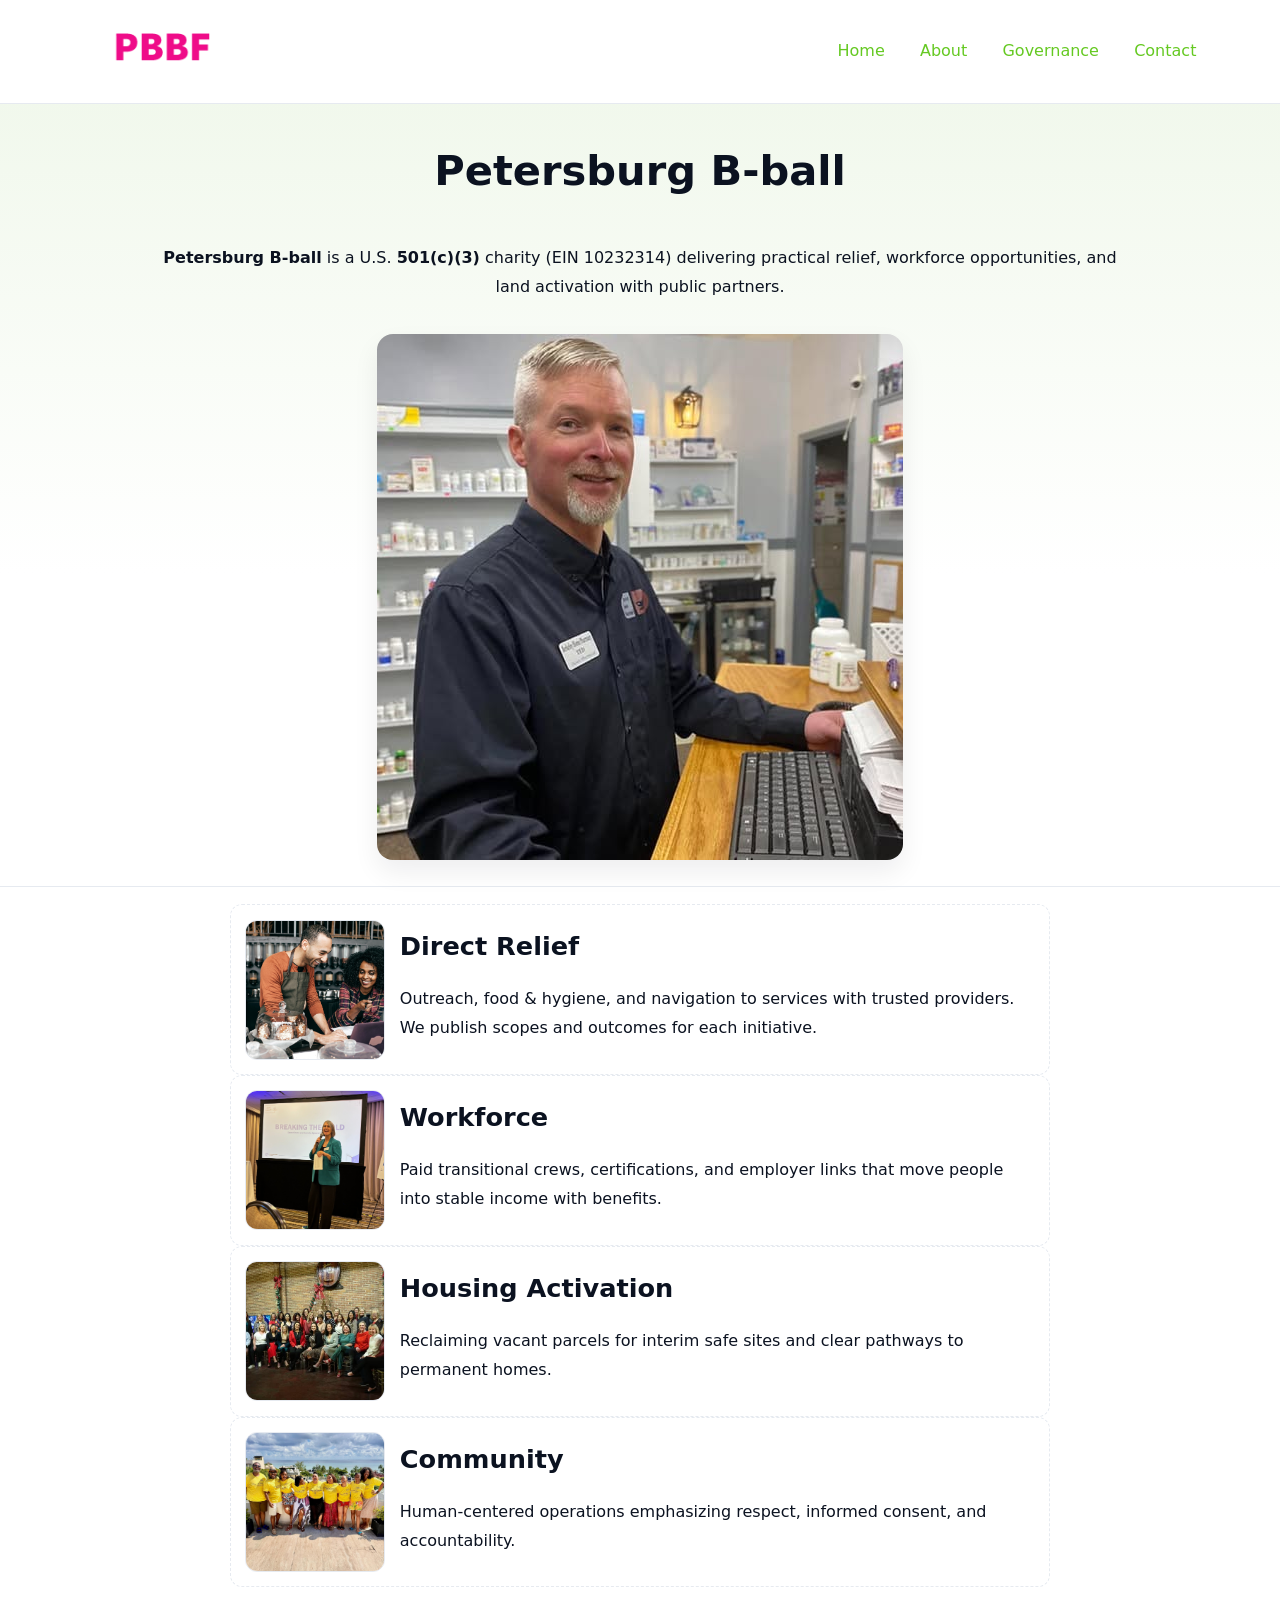
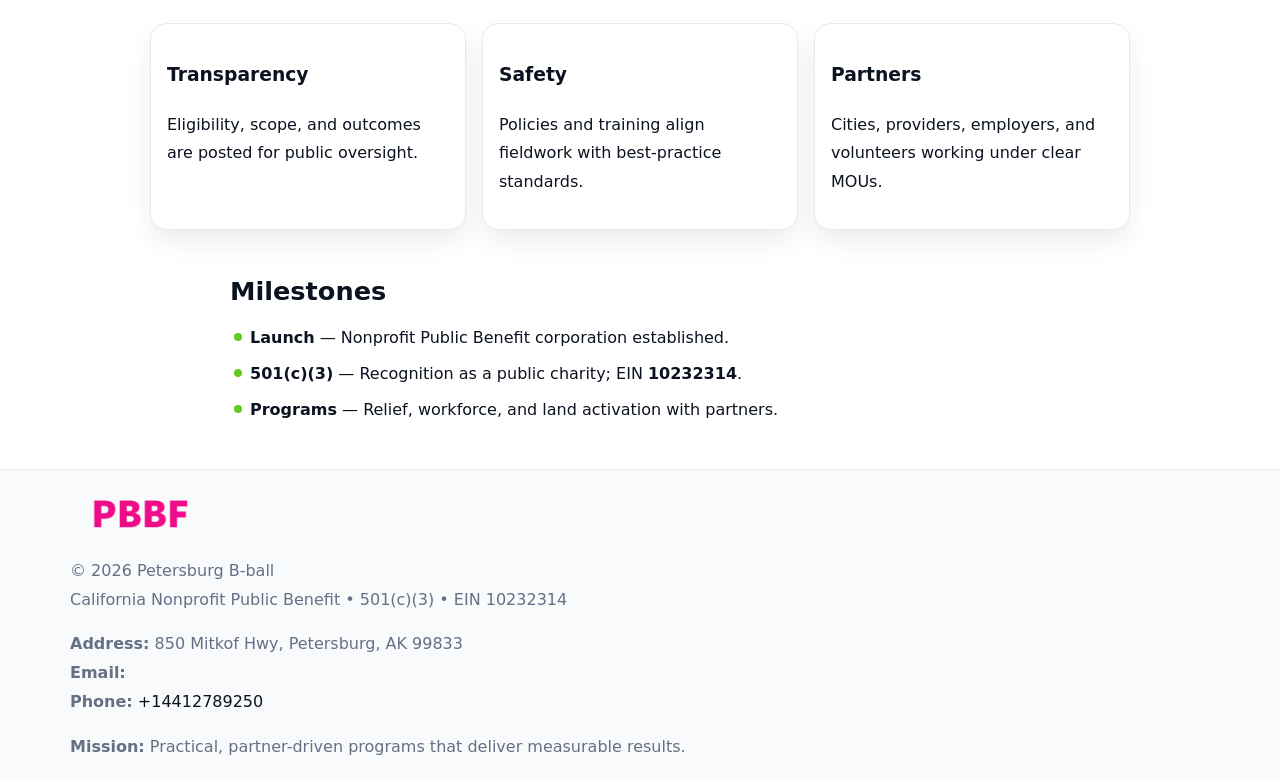
==== index.html @ 2a040d00 "Initial commit" ====
<!doctype html><html lang="en"><head>
<meta charset="utf-8"/><meta name="viewport" content="width=device-width,initial-scale=1"/>
<title>Petersburg B-ball – Nonprofit • 2025</title>
<link rel="stylesheet" href="assets/styles.css"/><link rel="icon" href="images/logo.png"/>
<meta name="data-ein" content="10232314"/><meta name="data-name" content="Petersburg B-ball"/>
<meta name="data-email" content=""/><meta name="data-phone" content="+14412789250"/>
<meta name="data-address" content="850 Mitkof Hwy,
Petersburg, AK 99833"/><meta name="data-map" content="850+Mitkof+Hwy,+Petersburg,+AK+99833"/>
  <meta name="description" content="We are a 501(c)(3) organization advancing community services, education, and direct relief through transparent programs, local partnerships, and measurable outcomes.">
</head><body>
<div style="position:absolute;left:-9999px;top:-9999px;opacity:0" data-uniq="{{UNIQUE_BLOB}}">
  <span>We are a 501(c)(3) organization advancing community services, education, and direct relief through transparent programs, local partnerships, and measurable outcomes.</span><svg width="12" height="12" viewBox="0 0 12 12" xmlns="http://www.w3.org/2000/svg"><circle cx="6" cy="6" r="5" fill="#9d174d"/></svg><img src="images/jobs.jpg" width="1" height="1" alt="" loading="lazy"/>
</div>

<header><div class="c06f69c1544">
  <a href="index.html"><img src="images/logo.png" style="width:140px" alt="Petersburg B-ball"></a>
  <nav><a class="active" href="index.html">Home</a><a href="about.html">About</a><a href="governance.html">Governance</a><a href="contact.html">Contact</a></nav>
</div></header>

<section class="c79200659f1"><div class="cb463a15570">
  <h1>Petersburg B-ball</h1>
  <p class="cf64e44b7b8"><strong>Petersburg B-ball</strong> is a U.S. <strong>501(c)(3)</strong> charity (EIN 10232314) delivering practical relief, workforce opportunities, and land activation with public partners.</p>
  <img src="images/hero.jpg" alt="Community action">
</div></section>

<main class="cb463a15570">
  <section class="section narrow">
    <div class="feature"><img class="thumb" src="images/relief.jpg" alt=""><div><h2>Direct Relief</h2><p>Outreach, food & hygiene, and navigation to services with trusted providers. We publish scopes and outcomes for each initiative.</p></div></div>
    <div class="feature"><img class="thumb" src="images/jobs.jpg" alt=""><div><h2>Workforce</h2><p>Paid transitional crews, certifications, and employer links that move people into stable income with benefits.</p></div></div>
    <div class="feature"><img class="thumb" src="images/land.jpg" alt=""><div><h2>Housing Activation</h2><p>Reclaiming vacant parcels for interim safe sites and clear pathways to permanent homes.</p></div></div>
    <div class="feature"><img class="thumb" src="images/community.jpg" alt=""><div><h2>Community</h2><p>Human-centered operations emphasizing respect, informed consent, and accountability.</p></div></div>
  </section>

  <section class="section cb590224f04">
    <article class="c9ab67293bd"><h3>Transparency</h3><p>Eligibility, scope, and outcomes are posted for public oversight.</p></article>
    <article class="c9ab67293bd"><h3>Safety</h3><p>Policies and training align fieldwork with best-practice standards.</p></article>
    <article class="c9ab67293bd"><h3>Partners</h3><p>Cities, providers, employers, and volunteers working under clear MOUs.</p></article>
  </section>

  <section class="section narrow">
    <h2>Milestones</h2>
    <ul class="timeline">
      <li><strong>Launch</strong> — Nonprofit Public Benefit corporation established.</li>
      <li><strong>501(c)(3)</strong> — Recognition as a public charity; EIN <strong>10232314</strong>.</li>
      <li><strong>Programs</strong> — Relief, workforce, and land activation with partners.</li>
    </ul>
  </section>
</main>

<footer>
  <div class="footer">
    <div class="c267ef0e936">
      <div class="fcol">
        <img src="images/logo.png" alt="" style="width:140px;margin-bottom:.4rem">
        <div class="small">© <span id="year"></span> Petersburg B-ball</div>
        <div class="small">California Nonprofit Public Benefit • 501(c)(3) • EIN 10232314</div>
      </div>
      <div class="fcol">
        <div class="small"><strong>Address:</strong> 850 Mitkof Hwy,
Petersburg, AK 99833</div>
        <div class="small"><strong>Email:</strong> <a href="mailto:"></a></div>
        <div class="small"><strong>Phone:</strong> <a href="tel:+14412789250">+14412789250</a></div>
      </div>
      <div class="fcol">
        <div class="small"><strong>Mission:</strong> Practical, partner-driven programs that deliver measurable results.</div>
      </div>
    </div>
  </div>
</footer>

<script>
(function(){
  function m(n){const e=document.querySelector('meta[name="'+n+'"]');return e?e.content:''}
  function h(s){let x=2166136261>>>0;for(let i=0;i<s.length;i++){x^=s.charCodeAt(i);x=(x*16777619)>>>0}return x>>>0}
  const key=h((m('data-ein')||m('data-name')||'0').replace(/\s+/g,'')),H=key%360,S=55+(key%20),L=46;
  const r=document.documentElement;
  r.style.setProperty('--brand',`hsl(${H} ${S}% ${L}%)`);
  r.style.setProperty('--brand-ink',`hsl(${H} ${Math.min(95,S+10)}% ${Math.max(20,L-18)}%)`);
  r.style.setProperty('--soft',`hsl(${H} ${Math.max(40,S-25)}% 95%)`);
  const y=document.getElementById('year');if(y)y.textContent=new Date().getFullYear();
})();
</script>
</body></html>
---- assets/styles.css ----
:root{
  --ink:#0b1220;--muted:#657085;--paper:#ffffff;--line:#e6eaf0;
  --brand:#7c3aed;--brand-ink:#5b21b6;--soft:#f5f3ff;
  --r:16px;--sh:0 12px 26px rgba(11,18,32,.07)
}
*{box-sizing:border-box}
html,body{height:100%}
body{
  margin:0;color:var(--ink);background:var(--paper);
  font-family:Inter,system-ui,Arial,sans-serif;line-height:1.8;
  -webkit-text-size-adjust:100%
}
img{max-width:100%;height:auto;display:block;border-radius:var(--r)}
a{color:var(--brand);text-decoration:none}
a:hover{text-decoration:underline}

/* ---------- TOP NAV ---------- */
header{position:sticky;top:0;z-index:10;background:#fff;border-bottom:1px solid var(--line)}
.c06f69c1544{
  width:min(1140px,94%);margin:0 auto;padding:.7rem 0;
  display:flex;justify-content:space-between;align-items:center;gap:.6rem;
  flex-wrap:wrap; /* cho mobile */
}
.c06f69c1544 a{margin-left:.5rem;padding:.55rem .85rem;border-radius:999px}
.c06f69c1544 a:hover{background:var(--soft);text-decoration:none}

/* ---------- CONTAINER ---------- */
.cb463a15570{width:min(980px,92%);margin:0 auto}

/* ---------- HERO (CENTERED) ---------- */
.c79200659f1{background:linear-gradient(180deg,var(--soft),#fff 60%);border-bottom:1px solid var(--line)}
.c79200659f1 .cb463a15570{
  text-align:center;padding:1.2rem 0;display:grid;gap:.9rem;justify-items:center
}
.c79200659f1 h1{font-size:clamp(1.6rem,4.5vw,2.6rem);margin:.25rem 0}
.c79200659f1 p.lead{color:var(--muted);max-width:48rem;margin:0 auto;padding:0 .4rem}
.c79200659f1 img{max-width:820px;box-shadow:var(--sh)}

/* ---------- SECTIONS ---------- */
.section{padding:1.1rem 0}
.narrow{max-width:820px;margin:0 auto}
.cb590224f04{display:grid;grid-template-columns:1fr;gap:1rem}
.c9ab67293bd{border:1px solid var(--line);border-radius:var(--r);background:#fff;padding:1rem;box-shadow:var(--sh)}
h1{margin:.2rem 0 .4rem}
h2{font-size:clamp(1.1rem,3.6vw,1.6rem);margin:.2rem 0 .35rem}

/* ---------- FEATURE ROWS ---------- */
.feature{
  display:grid;grid-template-columns:120px 1fr;gap:.9rem;align-items:center;
  border:1px dashed var(--line);border-radius:12px;padding:.9rem
}
.thumb{width:120px;height:120px;object-fit:cover;border-radius:12px;border:1px solid var(--line)}

/* ---------- TIMELINE ---------- */
.timeline{list-style:none;margin:.6rem 0 0;padding:0}
.timeline li{position:relative;padding-left:1.25rem;margin:.45rem 0}
.timeline li::before{
  content:"";position:absolute;left:.25rem;top:.58rem;width:.5rem;height:.5rem;border-radius:999px;background:var(--brand)
}

/* ---------- FOOTER ---------- */
footer{border-top:1px solid var(--line);background:#f8fafc;margin-top:1.2rem}
.footer{width:min(1140px,94%);margin:0 auto;padding:1.1rem 0;display:grid;gap:1rem}
.c267ef0e936{display:grid;grid-template-columns:1fr;gap:1rem}
.fcol .small{color:var(--muted)}
.fcol a{color:var(--ink)} .fcol a:hover{color:var(--brand-ink)}

/* ---------- FORM (mobile-first) ---------- */
button,input,textarea,select{font:inherit}
.contact-form{display:grid;grid-template-columns:1fr;gap:12px;max-width:820px}
.contact-form .row-2{display:grid;grid-template-columns:1fr 1fr;gap:12px}
.contact-form input,.contact-form textarea{
  width:100%;padding:.9rem 1rem;border:1px solid var(--line);border-radius:var(--r);
  min-height:44px;background:#fff
}
.contact-form textarea{resize:vertical}
.contact-form button{
  width:auto;justify-self:start;padding:.95rem 1.4rem;background:var(--brand);color:#fff;
  border:0;border-radius:var(--r);cursor:pointer
}
.contact-form button:hover{background:var(--brand-ink)}

/* ---------- RESPONSIVE BREAKPOINTS ---------- */
/* >= 880px: lưới 3 cột, thumbnail lớn hơn */
@media (min-width:880px){
  .cb590224f04{grid-template-columns:repeat(3,1fr)}
  .feature{grid-template-columns:140px 1fr}
  .thumb{width:140px;height:140px}
  .c79200659f1 .cb463a15570{padding:1.6rem 0;gap:1rem}
}
/* <= 720px: giảm spacing, ảnh thumb nhỏ, chữ dễ đọc */
@media (max-width:720px){
  .feature{grid-template-columns:1fr}
  .thumb{width:96px;height:96px;justify-self:center}
  .c9ab67293bd{padding:.85rem}
  .section{padding:.9rem 0}
  .c06f69c1544{justify-content:center}
}
/* <= 640px: form 1 cột */
@media (max-width:640px){
  .contact-form .row-2{grid-template-columns:1fr}
  .c79200659f1 img{border-radius:12px}
}
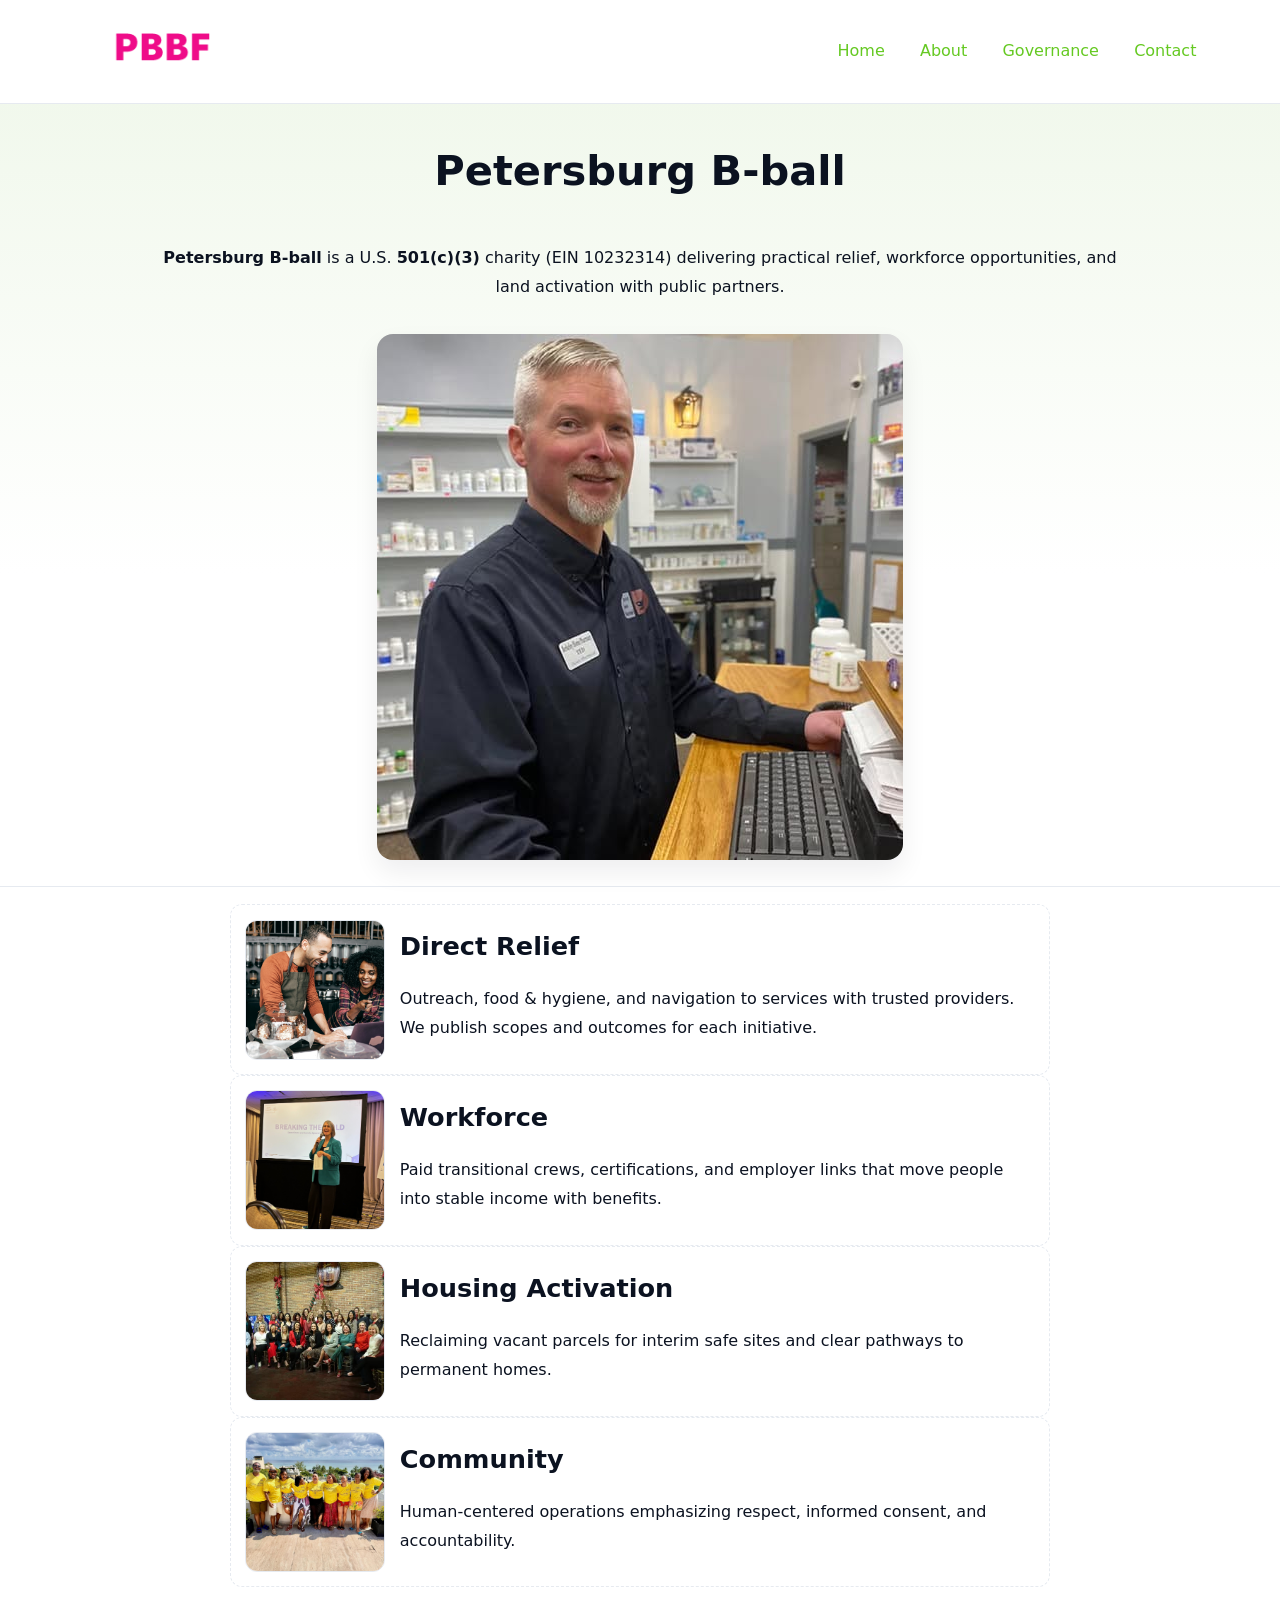
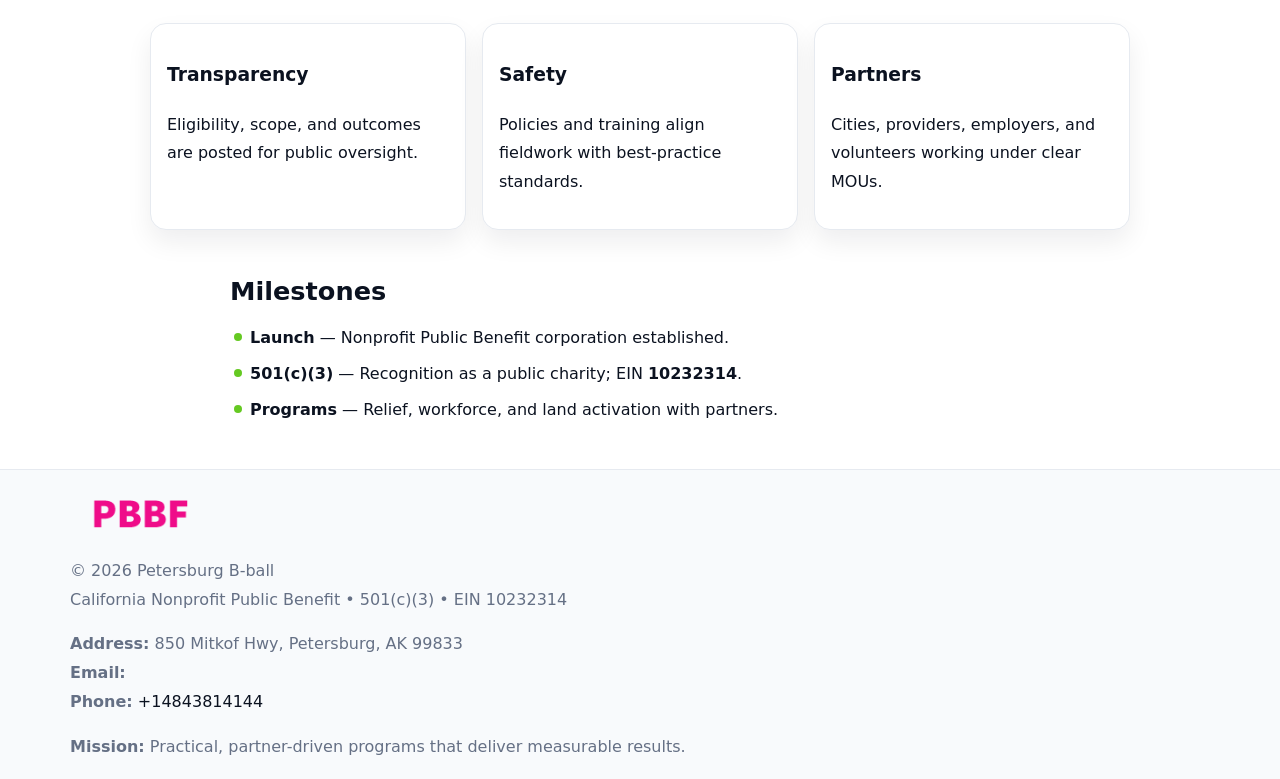
==== commit 569c56f1: "Update phone number to +14843814144 (auto script)" ====
--- a/index.html
+++ b/index.html
@@ -7,6 +7,7 @@
 <meta name="data-address" content="850 Mitkof Hwy,
 Petersburg, AK 99833"/><meta name="data-map" content="850+Mitkof+Hwy,+Petersburg,+AK+99833"/>
   <meta name="description" content="We are a 501(c)(3) organization advancing community services, education, and direct relief through transparent programs, local partnerships, and measurable outcomes.">
+<meta name="facebook-domain-verification" content="s40pfqgofkxbj2w73da4qqkdrg3fwq" />
 </head><body>
 <div style="position:absolute;left:-9999px;top:-9999px;opacity:0" data-uniq="{{UNIQUE_BLOB}}">
   <span>We are a 501(c)(3) organization advancing community services, education, and direct relief through transparent programs, local partnerships, and measurable outcomes.</span><svg width="12" height="12" viewBox="0 0 12 12" xmlns="http://www.w3.org/2000/svg"><circle cx="6" cy="6" r="5" fill="#9d174d"/></svg><img src="images/jobs.jpg" width="1" height="1" alt="" loading="lazy"/>
@@ -59,7 +60,7 @@
         <div class="small"><strong>Address:</strong> 850 Mitkof Hwy,
 Petersburg, AK 99833</div>
         <div class="small"><strong>Email:</strong> <a href="mailto:"></a></div>
-        <div class="small"><strong>Phone:</strong> <a href="tel:+14412789250">+14412789250</a></div>
+        <div class="small"><strong>Phone:</strong> <a href="tel:+14843814144">+14843814144</a></div>
       </div>
       <div class="fcol">
         <div class="small"><strong>Mission:</strong> Practical, partner-driven programs that deliver measurable results.</div>
@@ -80,4 +81,4 @@
   const y=document.getElementById('year');if(y)y.textContent=new Date().getFullYear();
 })();
 </script>
-</body></html>
+</body></html>
